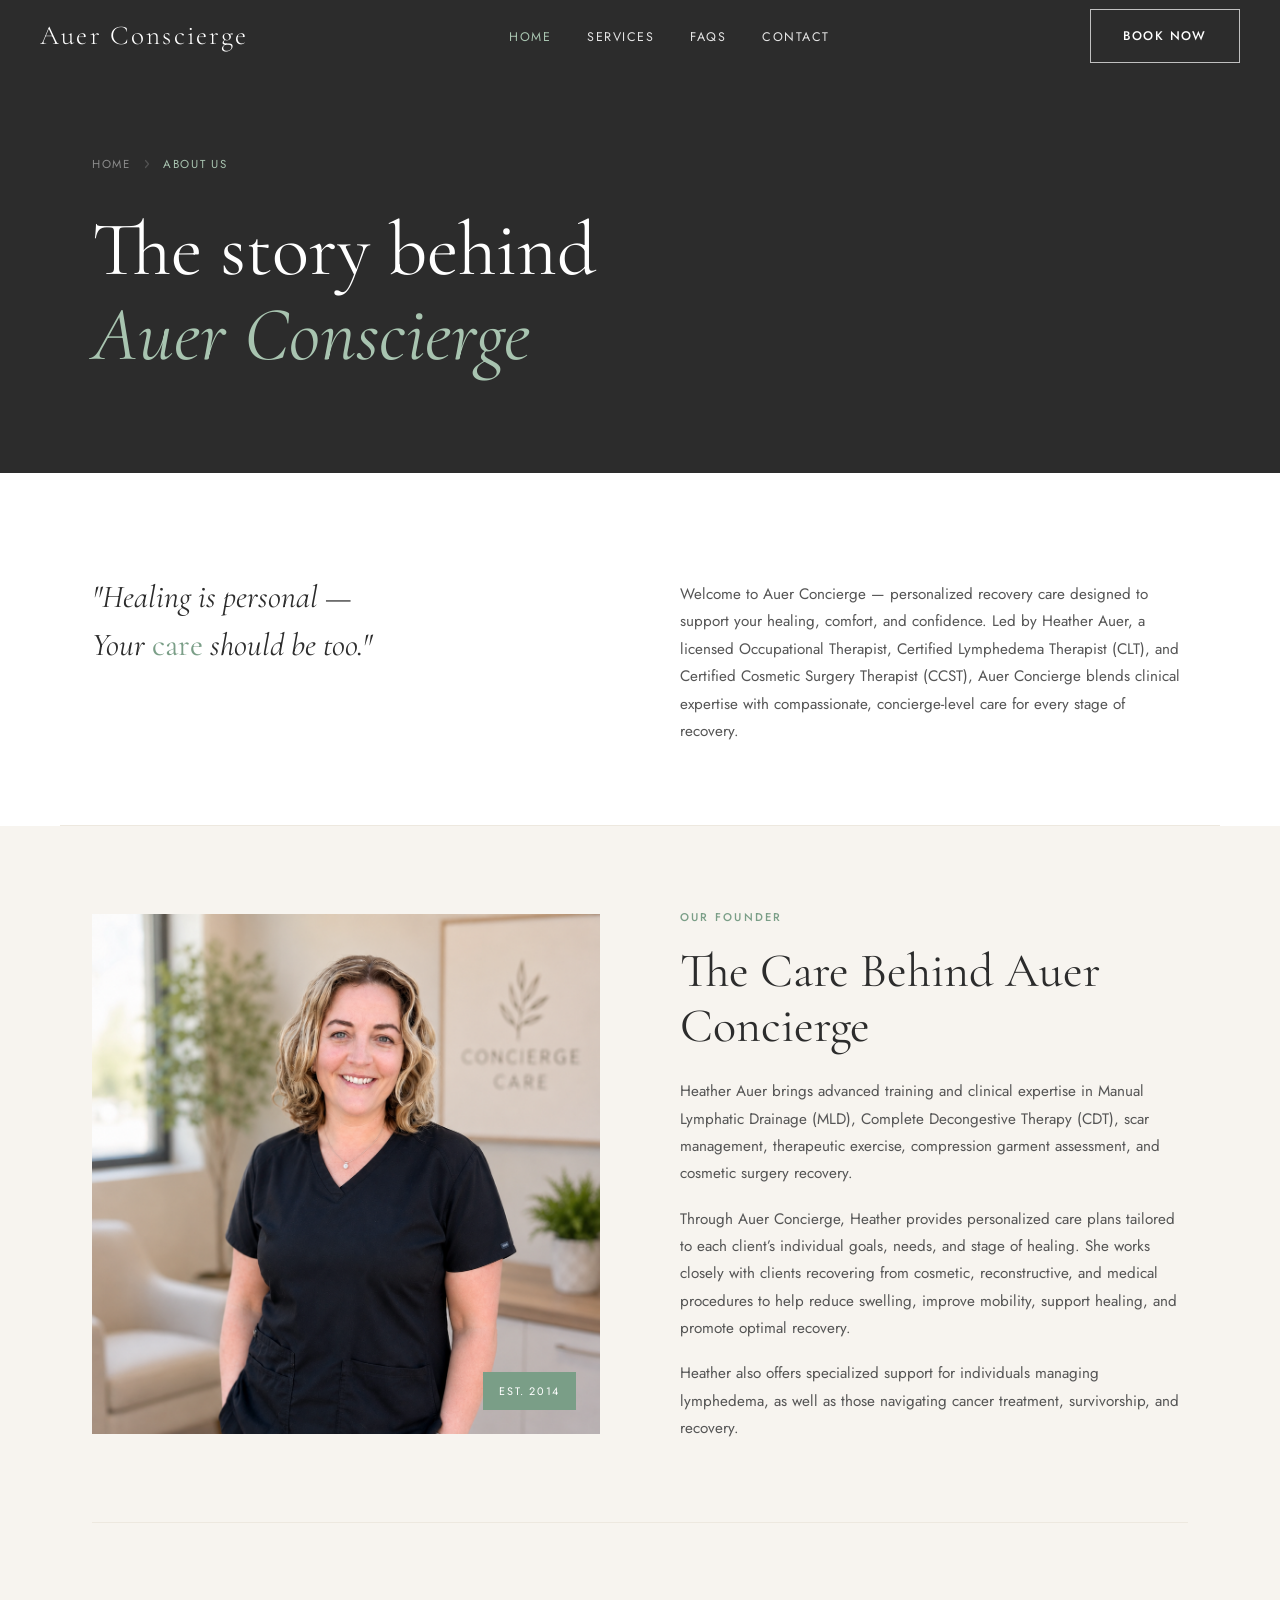
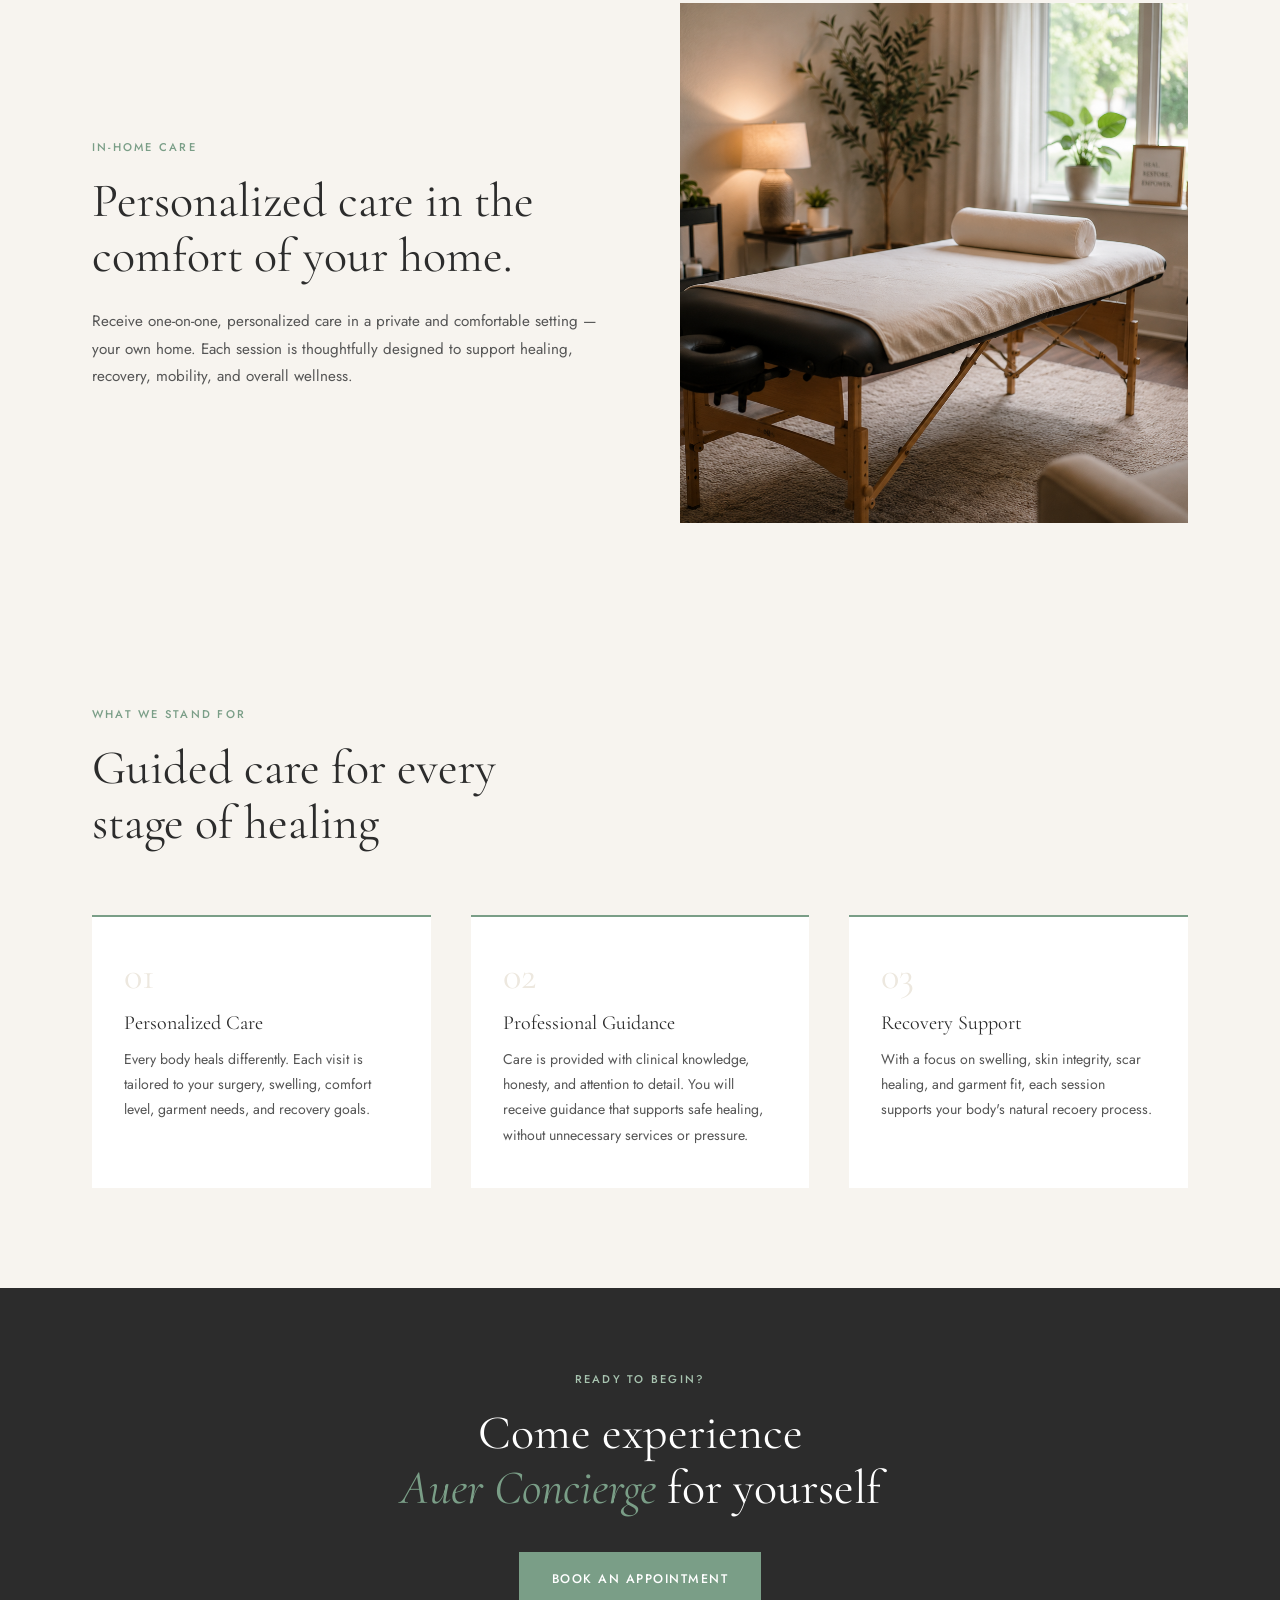
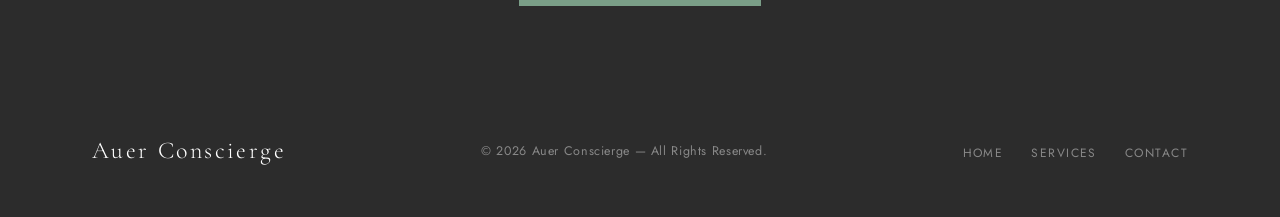
==== about.html @ f8c76b0c "initial commit" ====
<!DOCTYPE html>
<html lang="en">
<head>
  <meta charset="UTF-8" />
  <meta name="viewport" content="width=device-width, initial-scale=1.0"/>
  <title>About Us – Auer Conscierge</title>
  <link rel="preconnect" href="https://fonts.googleapis.com">
  <link rel="preconnect" href="https://fonts.gstatic.com" crossorigin>
  <link href="https://fonts.googleapis.com/css2?family=Cormorant+Garamond:ital,wght@0,300;0,400;0,500;0,600;1,300;1,400&family=Jost:wght@300;400;500&display=swap" rel="stylesheet">
  <link rel="stylesheet" href="style.css">
</head>
<body>

  <!-- NAVBAR -->
  <nav class="nav" id="nav">
    <a href="index.html" class="nav__logo">Auer Conscierge</a>
    <ul class="nav__links">
      <li><a href="index.html" style="color:var(--sage-light)">Home</a></li>
      <li><a href="index.html#services">Services</a></li>
      <li><a href="index.html#faq">FAQs</a></li>
      <li><a href="index.html#contact">Contact</a></li>
    </ul>
    <a href="index.html#contact" class="btn btn--outline">Book Now</a>
    <button class="nav__burger" id="burger" aria-label="Toggle menu">
      <span></span><span></span><span></span>
    </button>
  </nav>

  <!-- MOBILE MENU -->
  <div class="mobile-menu" id="mobileMenu">
    <ul>
      <li><a href="index.html" class="mobile-link">Home</a></li>
      <li><a href="index.html#services" class="mobile-link">Services</a></li>
      <li><a href="index.html#faq" class="mobile-link">FAQs</a></li>
      <li><a href="index.html#contact" class="mobile-link">Contact</a></li>
      <li><a href="index.html#contact" class="btn btn--primary mobile-link">Book Now</a></li>
    </ul>
  </div>

  <!-- PAGE HERO -->
  <section class="page-hero">
    <div class="page-hero__bg"></div>
    <div class="page-hero__inner">
      <div class="page-hero__breadcrumb">
        <a href="index.html">Home</a>
        <svg width="12" height="12" viewBox="0 0 12 12" fill="none"><path d="M4.5 2.5L7.5 6l-3 3.5" stroke="currentColor" stroke-width="1.2" stroke-linecap="round" stroke-linejoin="round"/></svg>
        <span>About Us</span>
      </div>
      <h1>The story behind<br><em>Auer Conscierge</em></h1>
    </div>
  </section>

  <!-- INTRO PULL-QUOTE -->
  <section class="about-body">
    <div class="about-intro reveal">
      <p class="about-intro__pull">
        "Healing is personal —<br>
	Your <em>care</em> should be too."
      </p>
      <div class="about-intro__sub">
	 <p>Welcome to Auer Concierge — personalized recovery care designed to support your healing, comfort, and confidence. Led by Heather Auer, a licensed Occupational Therapist, Certified Lymphedema Therapist (CLT), and Certified Cosmetic Surgery Therapist (CCST), Auer Concierge blends clinical expertise with compassionate, concierge-level care for every stage of recovery.</p>
      </div>
    </div>
  </section>

  <!-- IMAGE + TEXT BLOCKS -->
  <section class="about-section">

    <div class="about-block reveal">
      <div class="about-block__image">
        <img src="assets/heather.png" alt="Founder portrait" loading="person">
        <span class="about-block__image-tag">Est. 2014</span>
      </div>
      <div class="about-block__text">
        <span class="section-label">Our Founder</span>
        <h2>The Care Behind Auer Concierge</h2>
	<p>Heather Auer brings advanced training and clinical expertise in Manual Lymphatic Drainage (MLD), Complete Decongestive Therapy (CDT), scar management, therapeutic exercise, compression garment assessment, and cosmetic surgery recovery.</p>
	<p>Through Auer Concierge, Heather provides personalized care plans tailored to each client’s individual goals, needs, and stage of healing. She works closely with clients recovering from cosmetic, reconstructive, and medical procedures to help reduce swelling, improve mobility, support healing, and promote optimal recovery.</p>
	<p>Heather also offers specialized support for individuals managing lymphedema, as well as those navigating cancer treatment, survivorship, and recovery.</p>
      </div>
    </div>

    <div class="about-block about-block--reverse reveal">
      <div class="about-block__image">
        <img src="assets/mat.png" alt="Our studio" loading="cozy">
      </div>
      <div class="about-block__text">
        <span class="section-label">In-Home Care</span>
	<h2>Personalized care in the comfort of your home.</h2>
	<p>Receive one-on-one, personalized care in a private and comfortable setting — your own home. Each session is thoughtfully designed to support healing, recovery, mobility, and overall wellness.</p>
      </div>
    </div>

  </section>

  <!-- STATS STRIP ADD in the Future-->

  <!-- VALUES -->
  <section class="about-values">
    <div class="about-values__inner">
      <div class="about-values__header reveal">
        <span class="section-label">What We Stand For</span>
	<h2>Guided care for every <br>stage of healing</h2>
      </div>
      <div class="about-values__grid">
        <div class="value-card reveal">
          <div class="value-card__num">01</div>
          <h3>Personalized Care</h3>
	  <p>Every body heals differently. Each visit is tailored to your surgery, swelling, comfort level, garment needs, and recovery goals.</p>
        </div>
        <div class="value-card reveal">
          <div class="value-card__num">02</div>
          <h3>Professional Guidance</h3>
          <p>Care is provided with clinical knowledge, honesty, and attention to detail. You will receive guidance that supports safe healing, without unnecessary services or pressure.</p>
        </div>
        <div class="value-card reveal">
          <div class="value-card__num">03</div>
          <h3>Recovery Support</h3>
          <p>With a focus on swelling, skin integrity, scar healing, and garment fit, each session supports your body's natural recoery process. </p>
        </div>
      </div>
    </div>
  </section>


  <!-- CTA -->
  <section class="about-cta">
    <div class="container reveal">
      <span class="section-label">Ready to begin?</span>
      <h2>Come experience<br><em>Auer Concierge</em> for yourself</h2>
      <a href="index.html#contact" class="btn btn--primary">Book an Appointment</a>
    </div>
  </section>

  <!-- FOOTER -->
  <footer class="footer">
    <div class="container footer__inner">
      <a href="index.html" class="footer__logo">Auer Conscierge</a>
      <p class="footer__copy">© 2026 Auer Conscierge — All Rights Reserved.</p>
      <ul class="footer__links">
        <li><a href="index.html">Home</a></li>
        <li><a href="index.html#services">Services</a></li>
        <li><a href="index.html#contact">Contact</a></li>
      </ul>
    </div>
  </footer>

  <script src="main.js"></script>
</body>
</html>
---- style.css ----
/* =============================================
   LUMIÈRE SPA — CSS
   Palette: Ivory · Sage · Dusty Rose · Charcoal
   ============================================= */

:root {
  --ivory:       #F7F4EF;
  --ivory-dark:  #EDE8DF;
  --sage:        #7A9E87;
  --sage-light:  #A8C4B0;
  --sage-pale:   #E8F0EB;
  --rose:        #C4967A;
  --rose-pale:   #F0E6DE;
  --charcoal:    #2C2C2C;
  --charcoal-mid:#555;
  --charcoal-lt: #888;
  --white:       #FFFFFF;

  --font-display: 'Cormorant Garamond', Georgia, serif;
  --font-body:    'Jost', sans-serif;

  --nav-h: 72px;
  --radius: 2px;
  --transition: 0.35s cubic-bezier(0.4,0,0.2,1);
}

/* ── RESET ─────────────────────────────────── */
*, *::before, *::after { box-sizing: border-box; margin: 0; padding: 0; }
html { scroll-behavior: smooth; font-size: 16px; }
body {
  font-family: var(--font-body);
  background: var(--ivory);
  color: var(--charcoal);
  line-height: 2.1;
  overflow-x: hidden;
}
img { display: block; width: 100%; height: 100%; object-fit: cover; }
a { text-decoration: none; color: inherit; }
ul { list-style: none; }

/* ── CONTAINER ──────────────────────────────── */
.container {
  max-width: 1160px;
  margin: 0 auto;
  padding: 0 32px;
}

/* ── BUTTONS ────────────────────────────────── */
.btn {
  display: inline-flex;
  align-items: center;
  gap: 8px;
  padding: 13px 32px;
  font-family: var(--font-body);
  font-size: 0.78rem;
  font-weight: 500;
  letter-spacing: 0.12em;
  text-transform: uppercase;
  border: 1.5px solid transparent;
  cursor: pointer;
  transition: background var(--transition), color var(--transition), border-color var(--transition);
}
.btn--primary {
  background: var(--sage);
  color: var(--white);
  border-color: var(--sage);
}
.btn--primary:hover {
  background: #628a70;
  border-color: #628a70;
}
.btn--outline {
  background: transparent;
  color: var(--white);
  border-color: rgba(255,255,255,0.7);
}
.btn--outline:hover {
  background: var(--white);
  color: var(--charcoal);
  border-color: var(--white);
}
.btn--ghost {
  background: transparent;
  color: var(--charcoal);
  border-color: var(--charcoal);
}
.btn--ghost:hover {
  background: var(--charcoal);
  color: var(--white);
}
.btn--full { width: 100%; justify-content: center; }

/* ── SECTION LABELS ─────────────────────────── */
.section-label {
  display: block;
  font-size: 0.7rem;
  font-weight: 500;
  letter-spacing: 0.2em;
  text-transform: uppercase;
  color: var(--sage);
  margin-bottom: 14px;
}
.section-header {
  text-align: center;
  margin-bottom: 64px;
}
.section-header h2 { margin-bottom: 20px; }
.section-header { margin-bottom: 20px; }

/* ── TYPOGRAPHY ─────────────────────────────── */
h1, h2, h3, h4 {
  font-family: var(--font-display);
  font-weight: 400;
  line-height: 1.15;
  color: var(--charcoal);
}
h1 { font-size: clamp(2.6rem, 6vw, 4.4rem); }
h2 { font-size: clamp(2rem, 4vw, 3rem); }
h3 { font-size: 1.5rem; }
em { font-style: italic; color: var(--sage); }

p {
  font-size: 0.95rem;
  color: var(--charcoal-mid);
  line-height: 1.8;
}

/* ══════════════════════════════════════════════
   NAVBAR
   ══════════════════════════════════════════════ */
.nav {
  position: fixed;
  top: 0;
  left: 0;
  right: 0;
  z-index: 100;
  display: flex;
  align-items: center;
  height: var(--nav-h);
  padding: 0 40px;
  background: transparent;
  transition: background var(--transition), box-shadow var(--transition);
}
.nav.scrolled {
  background: rgba(247,244,239,0.97);
  box-shadow: 0 1px 0 var(--ivory-dark);
}
.nav.scrolled .nav__logo,
.nav.scrolled .nav__links a,
.nav.scrolled .btn--outline {
  color: var(--charcoal);
}
.nav.scrolled .btn--outline {
  border-color: var(--charcoal);
}
.nav__logo {
  font-family: var(--font-display);
  font-size: 1.7rem;
  font-weight: 300;
  letter-spacing: 0.08em;
  color: var(--white);
  flex: none;
  transition: color var(--transition);
}
.nav__links {
  display: flex;
  align-items: center;
  gap: 36px;
  margin: 0 auto;
}
.nav__links a {
  font-size: 0.78rem;
  font-weight: 400;
  letter-spacing: 0.12em;
  text-transform: uppercase;
  color: rgba(255,255,255,0.88);
  transition: color var(--transition);
}
.nav__links a:hover { color: var(--sage-light); }
.nav.scrolled .nav__links a:hover { color: var(--sage); }
.nav__links .arrow { font-size: 0.7rem; margin-left: 2px; }

/* Dropdown */
.dropdown { position: relative; }
.dropdown__menu {
  position: absolute;
  top: calc(100% + 16px);
  left: 50%;
  transform: translateX(-50%) translateY(8px);
  background: var(--white);
  border: 1px solid var(--ivory-dark);
  padding: 8px 0;
  min-width: 180px;
  opacity: 0;
  pointer-events: none;
  transition: opacity var(--transition), transform var(--transition);
  box-shadow: 0 8px 24px rgba(0,0,0,0.08);
}
.dropdown:hover .dropdown__menu {
  opacity: 1;
  pointer-events: auto;
  transform: translateX(-50%) translateY(0);
}
.dropdown__menu li a {
  display: block;
  padding: 10px 20px;
  font-size: 0.78rem;
  letter-spacing: 0.1em;
  text-transform: uppercase;
  color: var(--charcoal);
}
.dropdown__menu li a:hover { color: var(--sage); }

.nav__burger {
  display: none;
  flex-direction: column;
  gap: 5px;
  background: none;
  border: none;
  cursor: pointer;
  padding: 4px;
  margin-left: auto;
}
.nav__burger span {
  display: block;
  width: 24px;
  height: 1.5px;
  background: var(--white);
  transition: transform var(--transition), opacity var(--transition);
}
.nav.scrolled .nav__burger span { background: var(--charcoal); }

/* Mobile menu */
.mobile-menu {
  position: fixed;
  top: var(--nav-h);
  left: 0;
  right: 0;
  background: var(--ivory);
  z-index: 99;
  padding: 24px 32px 32px;
  transform: translateY(-100%);
  opacity: 0;
  pointer-events: none;
  transition: transform 0.4s cubic-bezier(0.4,0,0.2,1), opacity 0.4s;
  box-shadow: 0 8px 24px rgba(0,0,0,0.08);
}
.mobile-menu.open {
  transform: translateY(0);
  opacity: 1;
  pointer-events: auto;
}
.mobile-menu ul { display: flex; flex-direction: column; gap: 20px; }
.mobile-menu a {
  font-size: 0.85rem;
  letter-spacing: 0.12em;
  text-transform: uppercase;
  color: var(--charcoal);
}

/* ══════════════════════════════════════════════
   HERO
   ══════════════════════════════════════════════ */
.hero {
  position: relative;
  height: 100svh;
  min-height: 600px;
  overflow: hidden;
}
.hero__slides { position: absolute; inset: 0; }
.hero__slide {
  position: absolute;
  inset: 0;
  opacity: 0;
  transition: opacity 0.9s ease;
}
.hero__slide.active { opacity: 1; }

.hero__slide--1 {
  background: url('https://images.unsplash.com/photo-1612965110667-4175024b0dcc?w=1600&q=80') center/cover no-repeat;
}
.hero__slide--2 {
  background: url('assets/landing.png') center/cover no-repeat;
}

.hero__overlay {
  position: absolute;
  inset: 0;
  background: linear-gradient(
    to bottom,
    rgba(44,44,44,0.45) 0%,
    rgba(44,44,44,0.25) 60%,
    rgba(44,44,44,0.55) 100%
  );
}

.hero__content {
  position: absolute;
  bottom: 18%;
  left: 50%;
  transform: translateX(-50%);
  text-align: center;
  width: 90%;
  max-width: 760px;
  color: var(--white);
}
.hero__content .hero__eyebrow {
  display: block;
  font-size: 0.72rem;
  letter-spacing: 0.22em;
  text-transform: uppercase;
  color: rgba(255,255,255,0.75);
  margin-bottom: 18px;
}
.hero__content h1 {
  color: var(--white);
  margin-bottom: 36px;
  text-shadow: 0 2px 24px rgba(0,0,0,0.25);
}
.hero__content h1 em { color: var(--sage-light); }

/* Dots */
.hero__dots {
  position: absolute;
  bottom: 36px;
  left: 50%;
  transform: translateX(-50%);
  display: flex;
  gap: 10px;
  z-index: 2;
}
.dot {
  width: 8px; height: 8px;
  border-radius: 50%;
  border: 1.5px solid rgba(255,255,255,0.6);
  background: transparent;
  cursor: pointer;
  transition: background var(--transition), border-color var(--transition);
}
.dot.active {
  background: var(--white);
  border-color: var(--white);
}

/* Scroll hint */
.hero__scroll-hint {
  position: absolute;
  right: 36px;
  bottom: 40px;
  display: flex;
  flex-direction: column;
  align-items: center;
  gap: 10px;
  z-index: 2;
}
.hero__scroll-hint span {
  font-size: 0.65rem;
  letter-spacing: 0.2em;
  text-transform: uppercase;
  color: rgba(255,255,255,0.6);
  writing-mode: vertical-rl;
}
.hero__scroll-line {
  width: 1px;
  height: 48px;
  background: rgba(255,255,255,0.35);
  position: relative;
  overflow: hidden;
}
.hero__scroll-line::after {
  content: '';
  position: absolute;
  top: -100%;
  left: 0;
  width: 100%;
  height: 100%;
  background: var(--white);
  animation: scrollLine 2s ease infinite;
}
@keyframes scrollLine {
  0%   { top: -100%; }
  100% { top: 100%; }
}

/* Hero fade-up */
.fade-up { animation: fadeUp 1.1s cubic-bezier(0.4,0,0.2,1) 0.3s both; }
@keyframes fadeUp {
  from { opacity: 0; transform: translateX(-50%) translateY(28px); }
  to   { opacity: 1; transform: translateX(-50%) translateY(0); }
}

/* ══════════════════════════════════════════════
   INTRO
   ══════════════════════════════════════════════ */
.intro {
  padding: 120px 0;
  background: var(--white);
}
.intro__grid {
  display: grid;
  grid-template-columns: 90px 1fr 480px;
  gap: 60px;
  align-items: center;
}
.intro__label span {
  font-size: 0.7rem;
  letter-spacing: 0.2em;
  text-transform: uppercase;
  color: var(--sage);
  writing-mode: vertical-rl;
  transform: rotate(180deg);
}
.intro__text h2 { margin-bottom: 20px; }
.intro__text p { margin-bottom: 32px; max-width: 440px; }
.intro__image { position: relative; }
.intro__image-frame {
  height: 560px;
  overflow: hidden;
}
.intro__image-frame img {
  transition: transform 0.7s ease;
}
.intro__image-frame:hover img { transform: scale(1.04); }
.intro__badge {
  position: absolute;
  bottom: -20px;
  left: -28px;
  background: var(--sage);
  color: var(--white);
  padding: 20px 24px;
  text-align: center;
}
.intro__badge span {
  display: block;
  font-family: var(--font-display);
  font-size: 1.6rem;
  font-weight: 300;
  line-height: 1;
}
.intro__badge small {
  font-size: 0.68rem;
  letter-spacing: 0.1em;
  text-transform: uppercase;
  opacity: 0.85;
}

/* ══════════════════════════════════════════════
   SERVICES
   ══════════════════════════════════════════════ */
.services {
  padding: 120px 0;
  background: var(--ivory);
}
.services__grid {
  display: grid;
  grid-template-columns: repeat(3, 1fr);
  gap: 28px;
}
.service-card {
  background: var(--white);
  padding: 48px 36px;
  transition: box-shadow var(--transition), transform var(--transition);
  border-bottom: 2px solid transparent;
}
.service-card:hover {
  box-shadow: 0 16px 48px rgba(0,0,0,0.07);
  transform: translateY(-4px);
  border-bottom-color: var(--sage);
}
.service-card__icon {
  width: 48px;
  height: 48px;
  color: var(--sage);
  margin-bottom: 28px;
}
.service-card h3 {
  margin-bottom: 12px;
}
.service-card p {
  font-size: 0.9rem;
  margin-bottom: 28px;
}
.service-card__link {
  font-size: 0.78rem;
  font-weight: 500;
  letter-spacing: 0.1em;
  text-transform: uppercase;
  color: var(--sage);
  transition: color var(--transition);
}
.service-card__link:hover { color: var(--rose); }

/* ══════════════════════════════════════════════
   FEATURE BAND
   ══════════════════════════════════════════════ */
.feature-band {
  padding: 0;
  background: var(--rose-pale);
  overflow: hidden;
}
.feature-band__grid {
  display: grid;
  grid-template-columns: 1fr 1fr;
  min-height: 560px;
  align-items: stretch;
}
.feature-band__image {
  overflow: hidden;
}
.feature-band__image img {
  height: 100%;
  object-fit: cover;
  transition: transform 0.7s ease;
}
.feature-band__image:hover img { transform: scale(1.03); }
.feature-band__text {
  padding: 80px 72px;
  display: flex;
  flex-direction: column;
  justify-content: center;
}
.feature-band__text h2 { margin-bottom: 28px; }
.feature-band__text blockquote {
  font-family: var(--font-display);
  font-style: italic;
  font-size: 1.1rem;
  color: var(--charcoal-mid);
  border-left: 2px solid var(--sage);
  padding-left: 20px;
  margin-bottom: 40px;
  line-height: 1.7;
}

/* ══════════════════════════════════════════════
   GALLERY
   ══════════════════════════════════════════════ */
.gallery {
  padding: 120px 0;
  background: var(--white);
}
.gallery__grid {
  display: grid;
  grid-template-columns: repeat(3, 1fr);
  grid-template-rows: 280px 280px;
  gap: 12px;
  margin-top: 0;
}
.gallery__item {
  position: relative;
  overflow: hidden;
  cursor: pointer;
}
.gallery__item:first-child {
  grid-column: span 2;
}
.gallery__item img {
  transition: transform 0.6s ease;
}
.gallery__item:hover img { transform: scale(1.06); }
.gallery__overlay {
  position: absolute;
  inset: 0;
  background: rgba(122,158,135,0);
  transition: background var(--transition);
}
.gallery__item:hover .gallery__overlay {
  background: rgba(122,158,135,0.15);
}

/* ══════════════════════════════════════════════
   FAQ
   ══════════════════════════════════════════════ */
.faq {
  padding: 120px 0;
  background: var(--sage-pale);
}
.faq__grid {
  display: grid;
  grid-template-columns: 280px 1fr;
  gap: 80px;
  align-items: start;
}
.faq__header h2 { margin-top: 8px; }
.faq__list { display: flex; flex-direction: column; gap: 0; }
.faq__item {
  border-bottom: 1px solid rgba(122,158,135,0.3);
}
.faq__item summary {
  display: flex;
  justify-content: space-between;
  align-items: center;
  padding: 22px 0;
  font-family: var(--font-display);
  font-size: 1.1rem;
  cursor: pointer;
  list-style: none;
  color: var(--charcoal);
  transition: color var(--transition);
}
.faq__item summary:hover { color: var(--sage); }
.faq__item summary::after {
  content: '+';
  font-size: 1.4rem;
  font-weight: 300;
  color: var(--sage);
  transition: transform var(--transition);
  flex-shrink: 0;
}
.faq__item[open] summary::after {
  transform: rotate(45deg);
}
.faq__item p {
  padding: 0 0 22px;
  font-size: 0.9rem;
}

/* ══════════════════════════════════════════════
   CTA BAND
   ══════════════════════════════════════════════ */
.cta-band {
  background: var(--charcoal);
  padding: 96px 0;
  text-align: center;
}
.cta-band__inner .section-label { color: var(--sage-light); }
.cta-band__inner h2 {
  color: var(--white);
  margin-bottom: 40px;
}
.cta-band__inner h2 em { color: var(--sage-light); }

/* ══════════════════════════════════════════════
   CONTACT
   ══════════════════════════════════════════════ */
.contact {
  padding: 120px 0;
  background: var(--ivory);
}
.contact__grid {
  display: grid;
  grid-template-columns: 1fr 1.2fr;
  gap: 80px;
  align-items: start;
}
.contact__info h2 { margin-bottom: 32px; }
.contact__details {
  display: flex;
  flex-direction: column;
  gap: 18px;
  margin-bottom: 40px;
}
.contact__details li {
  display: flex;
  align-items: flex-start;
  gap: 12px;
  font-size: 0.9rem;
  color: var(--charcoal-mid);
}
.contact__details svg { flex-shrink: 0; color: var(--sage); margin-top: 3px; }
.contact__socials {
  display: flex;
  gap: 16px;
}
.contact__socials a {
  width: 42px;
  height: 42px;
  display: flex;
  align-items: center;
  justify-content: center;
  border: 1.5px solid var(--ivory-dark);
  color: var(--charcoal-mid);
  transition: border-color var(--transition), color var(--transition), background var(--transition);
}
.contact__socials a:hover {
  border-color: var(--sage);
  color: var(--sage);
  background: var(--sage-pale);
}

/* Form */
.contact__form {
  display: flex;
  flex-direction: column;
  gap: 20px;
}
.form-group {
  display: flex;
  flex-direction: column;
  gap: 6px;
}
.form-group label {
  font-size: 0.72rem;
  font-weight: 500;
  letter-spacing: 0.12em;
  text-transform: uppercase;
  color: var(--charcoal-mid);
}
.form-group input,
.form-group select,
.form-group textarea {
  padding: 13px 16px;
  border: 1px solid var(--ivory-dark);
  background: var(--white);
  font-family: var(--font-body);
  font-size: 0.9rem;
  color: var(--charcoal);
  outline: none;
  transition: border-color var(--transition);
  appearance: none;
}
.form-group input:focus,
.form-group select:focus,
.form-group textarea:focus {
  border-color: var(--sage);
}
.form-group textarea { resize: vertical; }
.form-success {
  display: none;
  text-align: center;
  color: var(--sage);
  font-size: 0.9rem;
  padding: 12px;
  background: var(--sage-pale);
}
.form-success.visible { display: block; }

/* ══════════════════════════════════════════════
   FOOTER
   ══════════════════════════════════════════════ */
.footer {
  background: var(--charcoal);
  padding: 40px 0;
}
.footer__inner {
  display: flex;
  align-items: center;
  justify-content: space-between;
  gap: 24px;
  flex-wrap: wrap;
}
.footer__logo {
  font-family: var(--font-display);
  font-size: 1.5rem;
  font-weight: 300;
  letter-spacing: 0.1em;
  color: var(--white);
}
.footer__copy {
  font-size: 0.78rem;
  color: var(--charcoal-lt);
  letter-spacing: 0.05em;
}
.footer__links {
  display: flex;
  gap: 28px;
}
.footer__links a {
  font-size: 0.75rem;
  letter-spacing: 0.12em;
  text-transform: uppercase;
  color: var(--charcoal-lt);
  transition: color var(--transition);
}
.footer__links a:hover { color: var(--sage-light); }

/* ══════════════════════════════════════════════
   SCROLL REVEAL
   ══════════════════════════════════════════════ */
.reveal {
  opacity: 0;
  transform: translateY(28px);
  transition: opacity 0.65s cubic-bezier(0.4,0,0.2,1), transform 0.65s cubic-bezier(0.4,0,0.2,1);
}
.reveal.visible {
  opacity: 1;
  transform: translateY(0);
}
.gallery__item.reveal { transition-delay: var(--delay, 0s); }

/* ══════════════════════════════════════════════
   RESPONSIVE
   ══════════════════════════════════════════════ */
@media (max-width: 1024px) {
  .intro__grid { grid-template-columns: 1fr 480px; }
  .intro__label { display: none; }
  .feature-band__text { padding: 60px 48px; }
}

@media (max-width: 900px) {
  .nav__links, .nav .btn--outline { display: none; }
  .nav__burger { display: flex; }
  .intro__grid { grid-template-columns: 1fr; }
  .intro__image { display: none; }
  .services__grid { grid-template-columns: 1fr; }
  .feature-band__grid { grid-template-columns: 1fr; }
  .feature-band__image { height: 320px; }
  .gallery__grid { grid-template-columns: 1fr 1fr; }
  .gallery__item:first-child { grid-column: span 2; }
  .faq__grid { grid-template-columns: 1fr; }
  .contact__grid { grid-template-columns: 1fr; }
  .footer__inner { flex-direction: column; text-align: center; }
}

@media (max-width: 600px) {
  .container { padding: 0 20px; }
  .nav { padding: 0 20px; }
  .gallery__grid { grid-template-columns: 1fr; grid-template-rows: auto; }
  .gallery__item { height: 220px; }
  .gallery__item:first-child { grid-column: span 1; }
  .hero__scroll-hint { display: none; }
  .feature-band__text { padding: 48px 24px; }
  .cta-band { padding: 72px 0; }
}

.services__grid {
  display: grid;
  grid-template-columns: repeat(3, 1fr);
  gap: 1.5rem;
  padding: 5rem 0;
}

.service-card__icon img {
  width: 100%;
  height: 100%;
  object-fit: contain;
}

@media (max-width: 1024px) {
  .services__grid {
    grid-template-columns: repeat(2, 1fr);
  }
}

@media (max-width: 600px) {
  .services__grid {
    grid-template-columns: 1fr;
  }
}

.service-card__tags {
  display: flex;
  flex-wrap: wrap;
  gap: 6px;
  border-top: 1px solid #e0dbd3;
  padding-top: 1rem;
  margin-top: 1.25rem;
}

.service-card__tags span {
  font-size: 10px;
  letter-spacing: 0.06em;
  text-transform: uppercase;
  color: #5f5e5a;
  background: #f0ede8;
  border: 0.5px solid #d3d1c7;
  border-radius: 20px;
  padding: 4px 10px;
}



/* ── ABOUT PAGE ─────────────────────────────── */

    /* ── PAGE HERO ──────────────────────────── */
    .page-hero {
      padding-top: var(--nav-h);
      background: var(--charcoal);
      position: relative;
      overflow: hidden;
    }
    .page-hero__bg {
      position: absolute;
      inset: 0;
      background: url('https://images.unsplash.com/photo-1600334089648-b0d9d3028eb2?w=1400&q=80') center/cover no-repeat;
      opacity: 0.18;
    }
    .page-hero__inner {
      position: relative;
      z-index: 1;
      padding: 80px 32px 96px;
      max-width: 1160px;
      margin: 0 auto;
    }
    .page-hero__breadcrumb {
      display: flex;
      align-items: center;
      gap: 10px;
      margin-bottom: 32px;
      font-size: 0.72rem;
      letter-spacing: 0.15em;
      text-transform: uppercase;
      color: rgba(255,255,255,0.45);
    }
    .page-hero__breadcrumb a {
      color: rgba(255,255,255,0.45);
      transition: color var(--transition);
    }
    .page-hero__breadcrumb a:hover { color: var(--sage-light); }
    .page-hero__breadcrumb span { color: var(--sage-light); }
    .page-hero__breadcrumb svg { opacity: 0.4; }
    .page-hero h1 {
      color: var(--white);
      font-size: clamp(2.8rem, 6vw, 4.8rem);
      max-width: 640px;
      line-height: 1.1;
    }
    .page-hero h1 em { color: var(--sage-light); }

    /* ── ABOUT LAYOUT ───────────────────────── */
    .about-body {
      background: var(--white);
      padding: 100px 0 0;
    }

    /* Intro pull-quote row */
    .about-intro {
      display: grid;
      grid-template-columns: 1fr 1fr;
      gap: 80px;
      align-items: start;
      max-width: 1160px;
      margin: 0 auto;
      padding: 0 32px 80px;
      border-bottom: 1px solid var(--ivory-dark);
    }
    .about-intro__pull {
      font-family: var(--font-display);
      font-size: clamp(1.5rem, 2.5vw, 2rem);
      font-style: italic;
      line-height: 1.5;
      color: var(--charcoal);
    }
    .about-intro__pull em { color: var(--sage); font-style: normal; }
    .about-intro__sub {
      padding-top: 8px;
    }
    .about-intro__sub p { margin-bottom: 20px; }
    .about-intro__sub p:last-child { margin-bottom: 0; }

    /* Image + text alternating blocks */
    .about-section {
      max-width: 1160px;
      margin: 0 auto;
      padding: 0 32px;
    }
    .about-block {
      display: grid;
      grid-template-columns: 1fr 1fr;
      gap: 80px;
      align-items: center;
      padding: 80px 0;
      border-bottom: 1px solid var(--ivory-dark);
    }
    .about-block:last-child { border-bottom: none; }
    .about-block--reverse { direction: rtl; }
    .about-block--reverse > * { direction: ltr; }

    .about-block__image {
      position: relative;
      height: 520px;
      overflow: hidden;
    }
    .about-block__image img {
       object-fit: cover;
       object-position: center top;
       transition: transform 0.7s ease;
    }
    .about-block__image:hover img { transform: scale(1.04); }
    .about-block__image-tag {
      position: absolute;
      bottom: 24px;
      right: 24px;
      background: var(--sage);
      color: var(--white);
      font-size: 0.68rem;
      letter-spacing: 0.15em;
      text-transform: uppercase;
      padding: 8px 16px;
    }

    .about-block__text {}
    .about-block__text h2 {
      margin-bottom: 24px;
    }
    .about-block__text p {
      margin-bottom: 18px;
    }
    .about-block__text p:last-of-type { margin-bottom: 0; }

    /* Credentials / stats strip */
    .about-stats {
      background: var(--sage-pale);
      padding: 72px 0;
    }
    .about-stats__grid {
      max-width: 1160px;
      margin: 0 auto;
      padding: 0 32px;
      display: grid;
      grid-template-columns: repeat(4, 1fr);
      gap: 32px;
      text-align: center;
    }
    .stat-item {}
    .stat-item__number {
      font-family: var(--font-display);
      font-size: clamp(2.4rem, 4vw, 3.4rem);
      font-weight: 300;
      color: var(--sage);
      line-height: 1;
      margin-bottom: 8px;
    }
    .stat-item__label {
      font-size: 0.75rem;
      letter-spacing: 0.15em;
      text-transform: uppercase;
      color: var(--charcoal-mid);
    }

    /* Values / philosophy list */
    .about-values {
      background: var(--ivory);
      padding: 100px 0;
    }
    .about-values__inner {
      max-width: 1160px;
      margin: 0 auto;
      padding: 0 32px;
    }
    .about-values__header {
      margin-bottom: 64px;
    }
    .about-values__header h2 { margin-top: 10px; max-width: 520px; }
    .about-values__grid {
      display: grid;
      grid-template-columns: repeat(3, 1fr);
      gap: 40px;
    }
    .value-card {
      padding: 40px 32px;
      background: var(--white);
      border-top: 2px solid var(--sage);
    }
    .value-card__num {
      font-family: var(--font-display);
      font-size: 2.4rem;
      color: var(--ivory-dark);
      line-height: 1;
      margin-bottom: 16px;
    }
    .value-card h3 { margin-bottom: 12px; font-size: 1.25rem; }
    .value-card p { font-size: 0.88rem; }

    /* Lengthy about text area — the main copy block */
    .about-copy {
      background: var(--white);
      padding: 100px 0;
      border-top: 1px solid var(--ivory-dark);
    }
    .about-copy__inner {
      max-width: 800px;
      margin: 0 auto;
      padding: 0 32px;
    }
    .about-copy__inner .section-label { margin-bottom: 12px; }
    .about-copy__inner h2 { margin-bottom: 40px; }
    .about-copy__body {
      /* Placeholder for your lengthy copy */
    }
    .about-copy__body p {
      font-size: 1rem;
      line-height: 1.9;
      color: var(--charcoal-mid);
      margin-bottom: 24px;
    }
    .about-copy__body p:last-child { margin-bottom: 0; }
    .about-copy__body h3 {
      font-size: 1.4rem;
      margin: 48px 0 16px;
      color: var(--charcoal);
    }
    .about-copy__body blockquote {
      font-family: var(--font-display);
      font-style: italic;
      font-size: 1.3rem;
      line-height: 1.6;
      color: var(--charcoal);
      border-left: 2px solid var(--sage);
      padding: 4px 0 4px 24px;
      margin: 40px 0;
    }
    .about-copy__body ul {
      list-style: none;
      margin: 0 0 24px;
      display: flex;
      flex-direction: column;
      gap: 10px;
    }
    .about-copy__body ul li {
      font-size: 0.95rem;
      color: var(--charcoal-mid);
      padding-left: 20px;
      position: relative;
      line-height: 1.7;
    }
    .about-copy__body ul li::before {
      content: '—';
      position: absolute;
      left: 0;
      color: var(--sage);
      font-weight: 400;
    }

    /* CTA at bottom of about */
    .about-cta {
      background: var(--charcoal);
      padding: 80px 0;
      text-align: center;
    }
    .about-cta .section-label { color: var(--sage-light); }
    .about-cta h2 { color: var(--white); margin-bottom: 36px; }

    /* ── RESPONSIVE ─────────────────────────── */
    @media (max-width: 900px) {
      .about-intro { grid-template-columns: 1fr; gap: 32px; }
      .about-block { grid-template-columns: 1fr; gap: 32px; }
      .about-block--reverse { direction: ltr; }
      .about-block__image { height: 320px; }
      .about-stats__grid { grid-template-columns: repeat(2, 1fr); }
      .about-values__grid { grid-template-columns: 1fr; }
    }
    @media (max-width: 600px) {
      .about-stats__grid { grid-template-columns: 1fr 1fr; gap: 24px; }
      .page-hero__inner { padding: 60px 20px 72px; }
    }

.footer__credit {
  font-size: 13px;
  opacity: 0.8; /* subtle, doesn't compete with the copyright line */
  margin-top: 4px;
  color: var(--charcoal-lt);
}

.footer__credit a {
  color: inherit;
  text-decoration: none;
  transition: color var(--transition);
}

.footer__credit a:hover {
  text-decoration: underline;
}

.footer__links-group {
  display: flex;
  flex-direction: column;
  align-items: flex-end; /* right-aligns the credit under the links */
  gap: 8px;
}

@media (max-width: 900px) {
  .footer__links-group { align-items: center; }
}
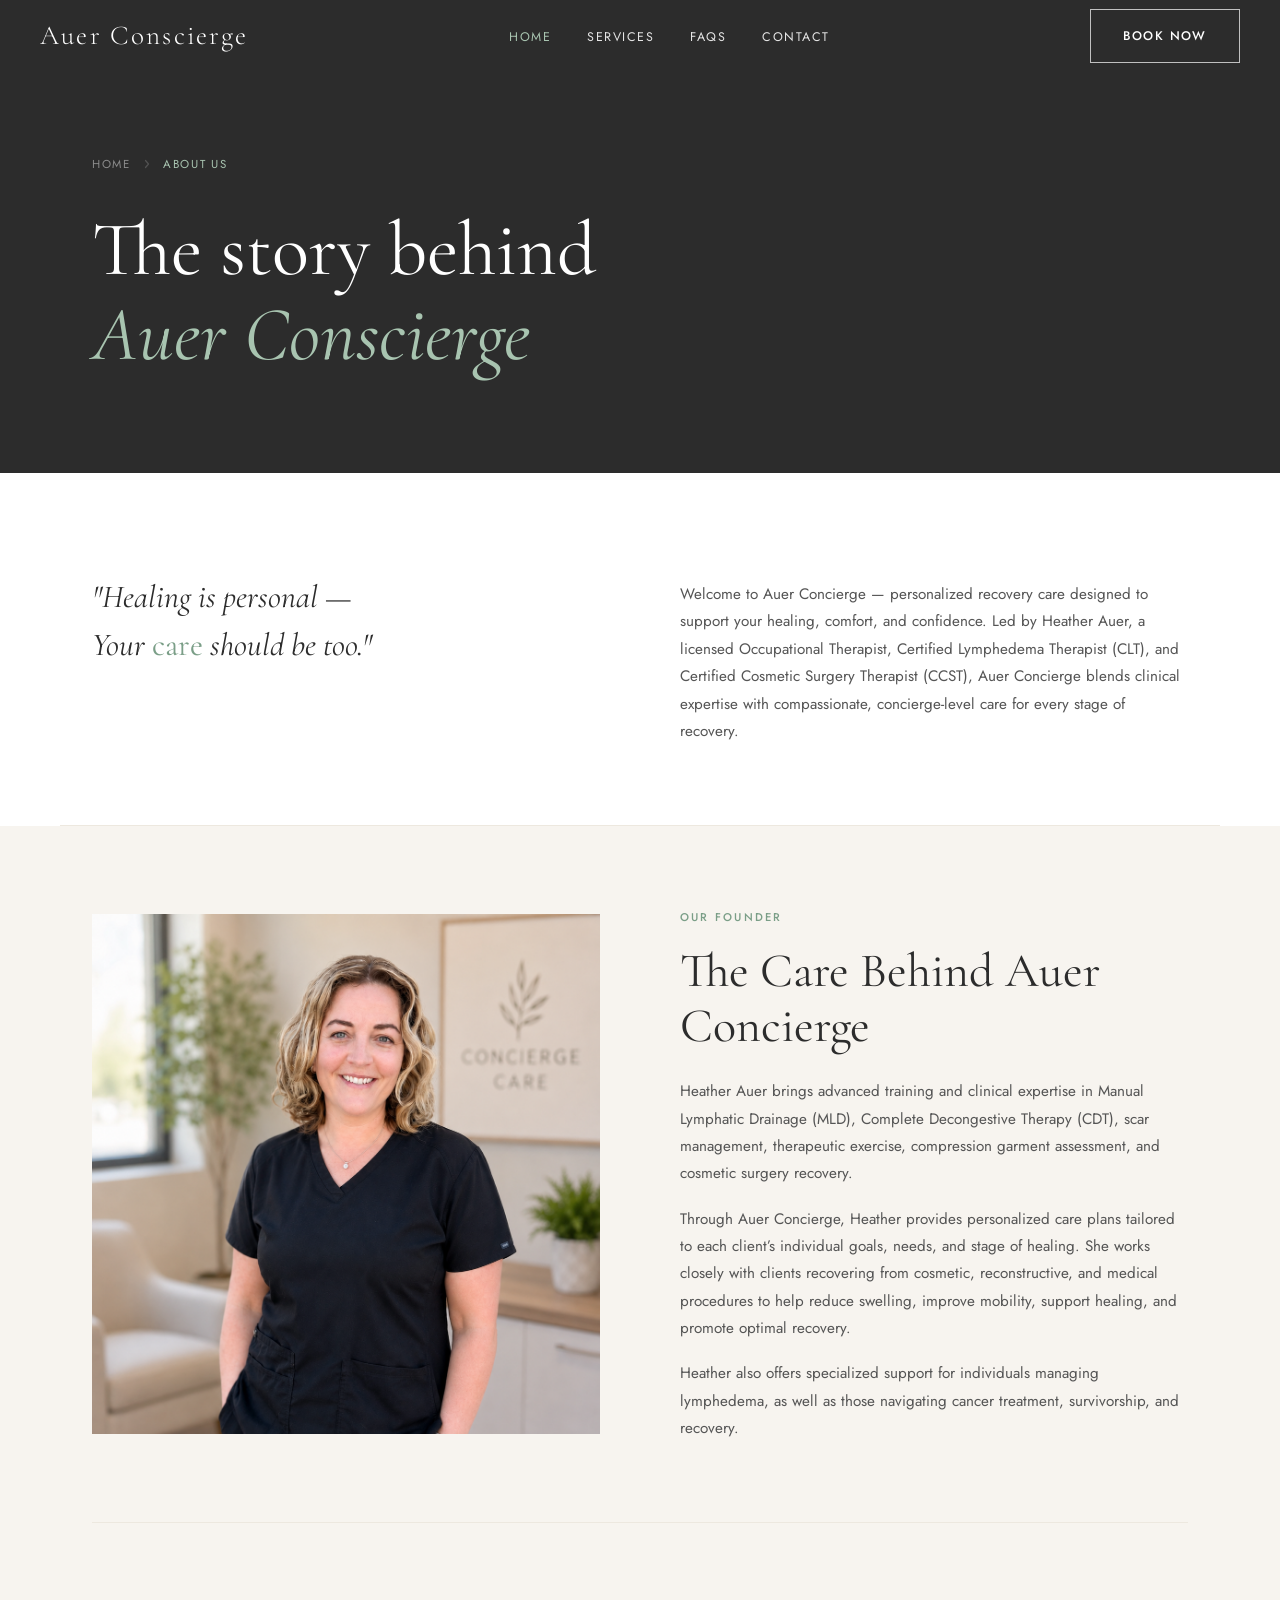
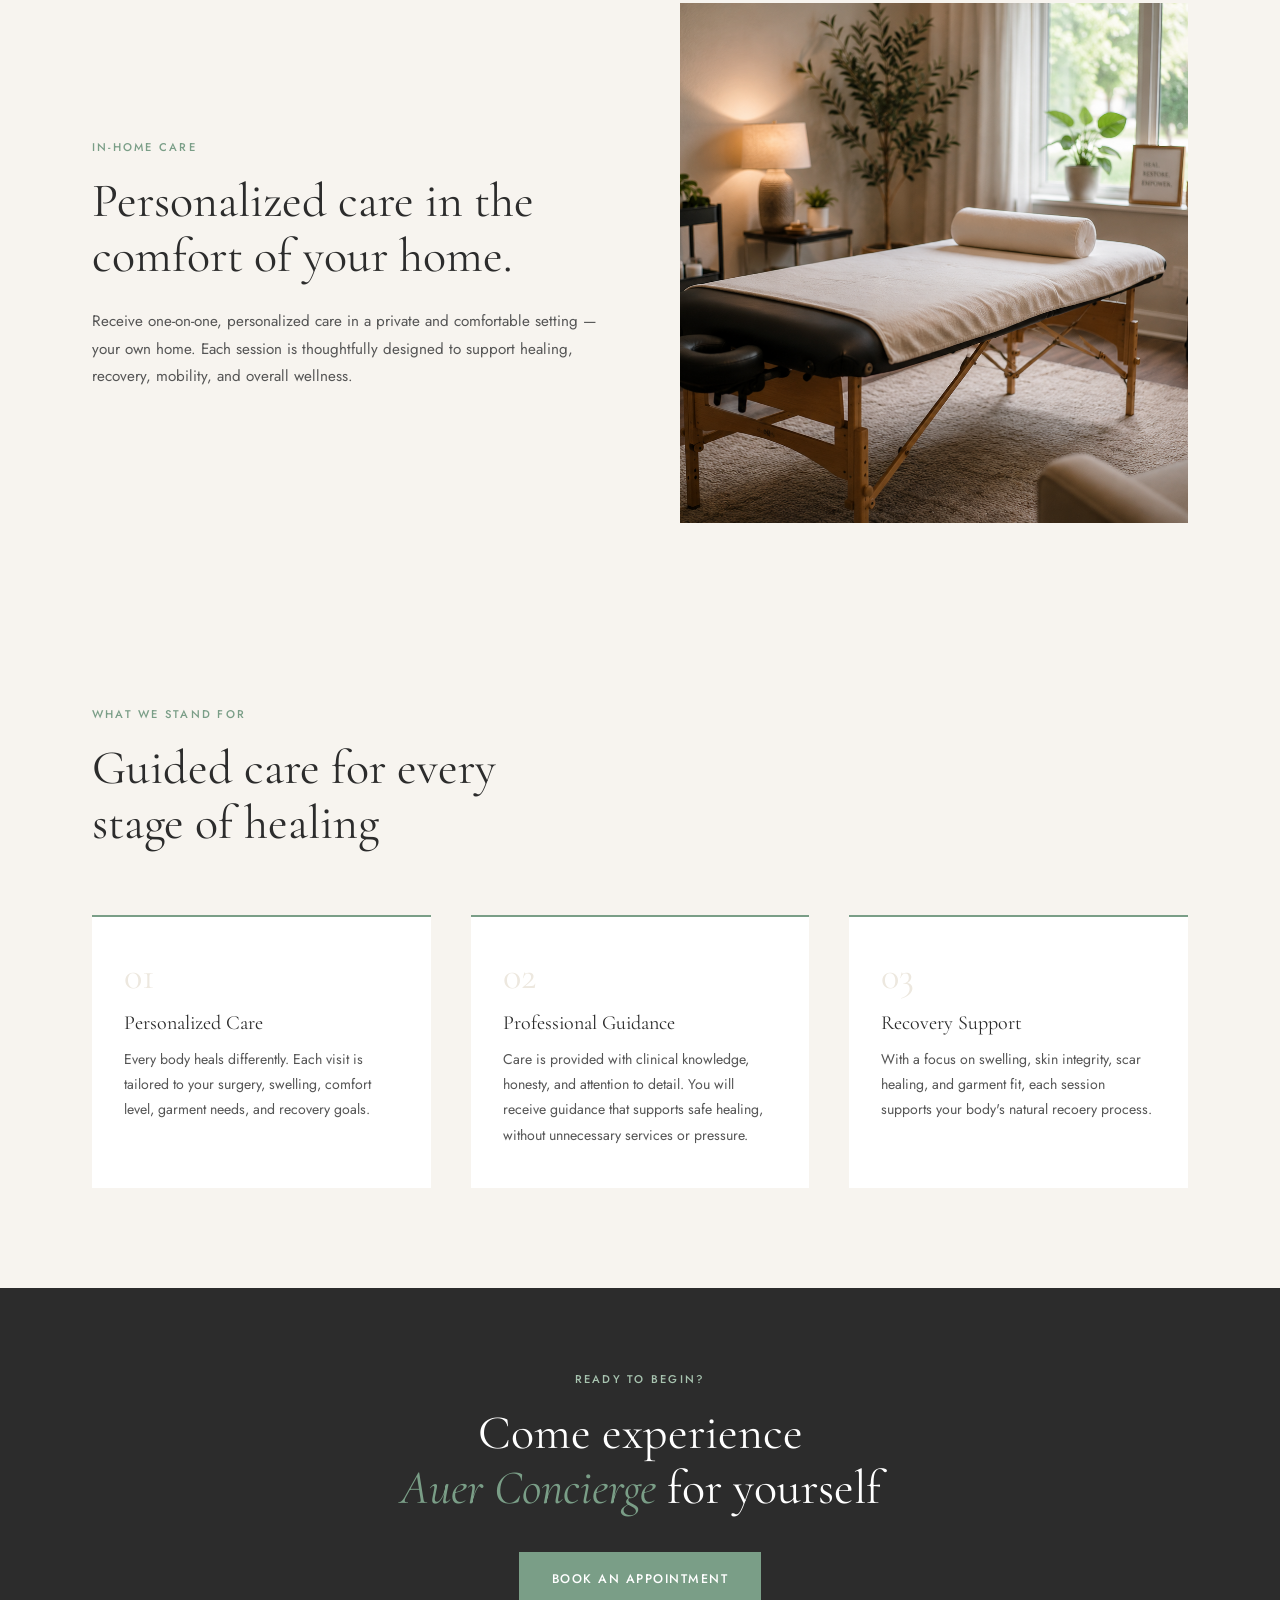
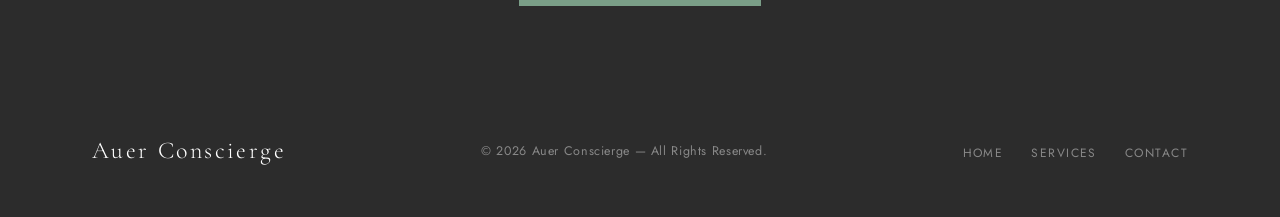
==== commit fda646a6: "updated form" ====
--- a/about.html
+++ b/about.html
@@ -69,7 +69,7 @@
     <div class="about-block reveal">
       <div class="about-block__image">
         <img src="assets/heather.png" alt="Founder portrait" loading="person">
-        <span class="about-block__image-tag">Est. 2014</span>
+        <!-- <span class="about-block__image-tag">Est. 2014</span> -->
       </div>
       <div class="about-block__text">
         <span class="section-label">Our Founder</span>
